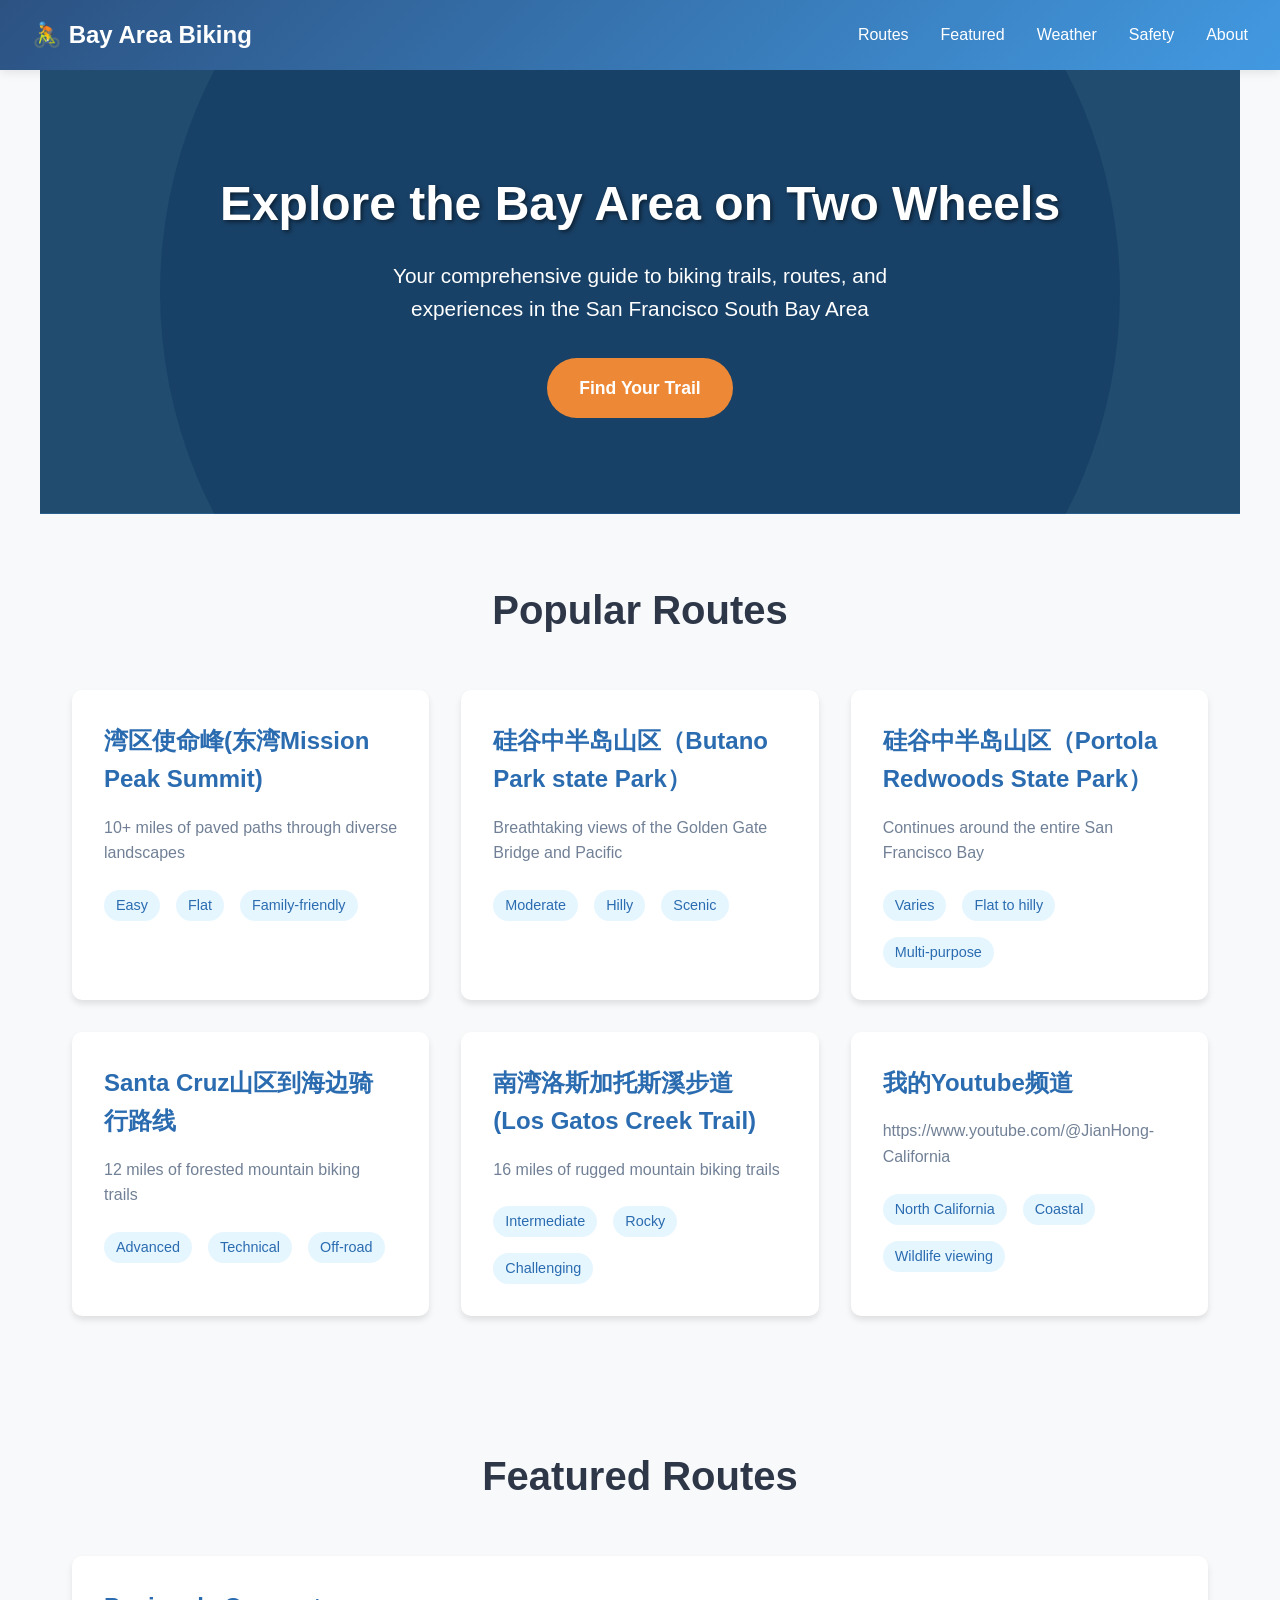
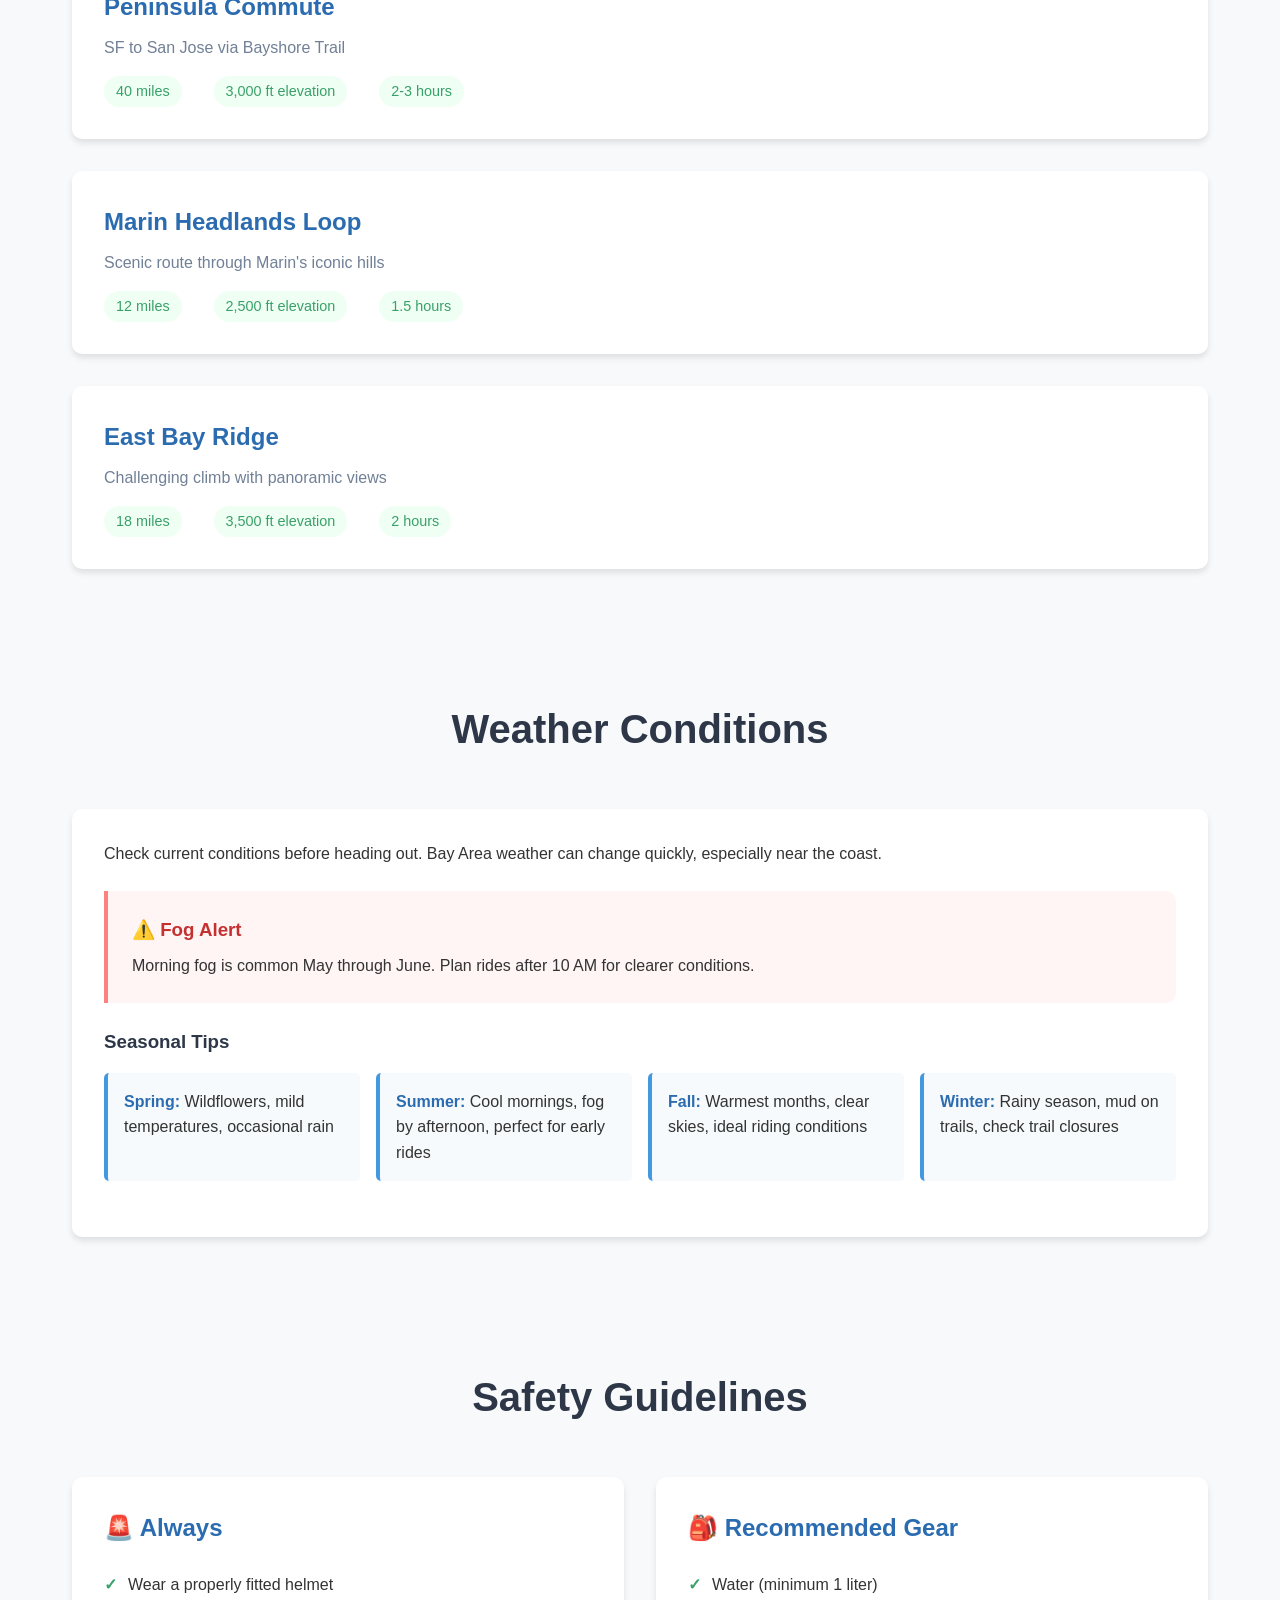
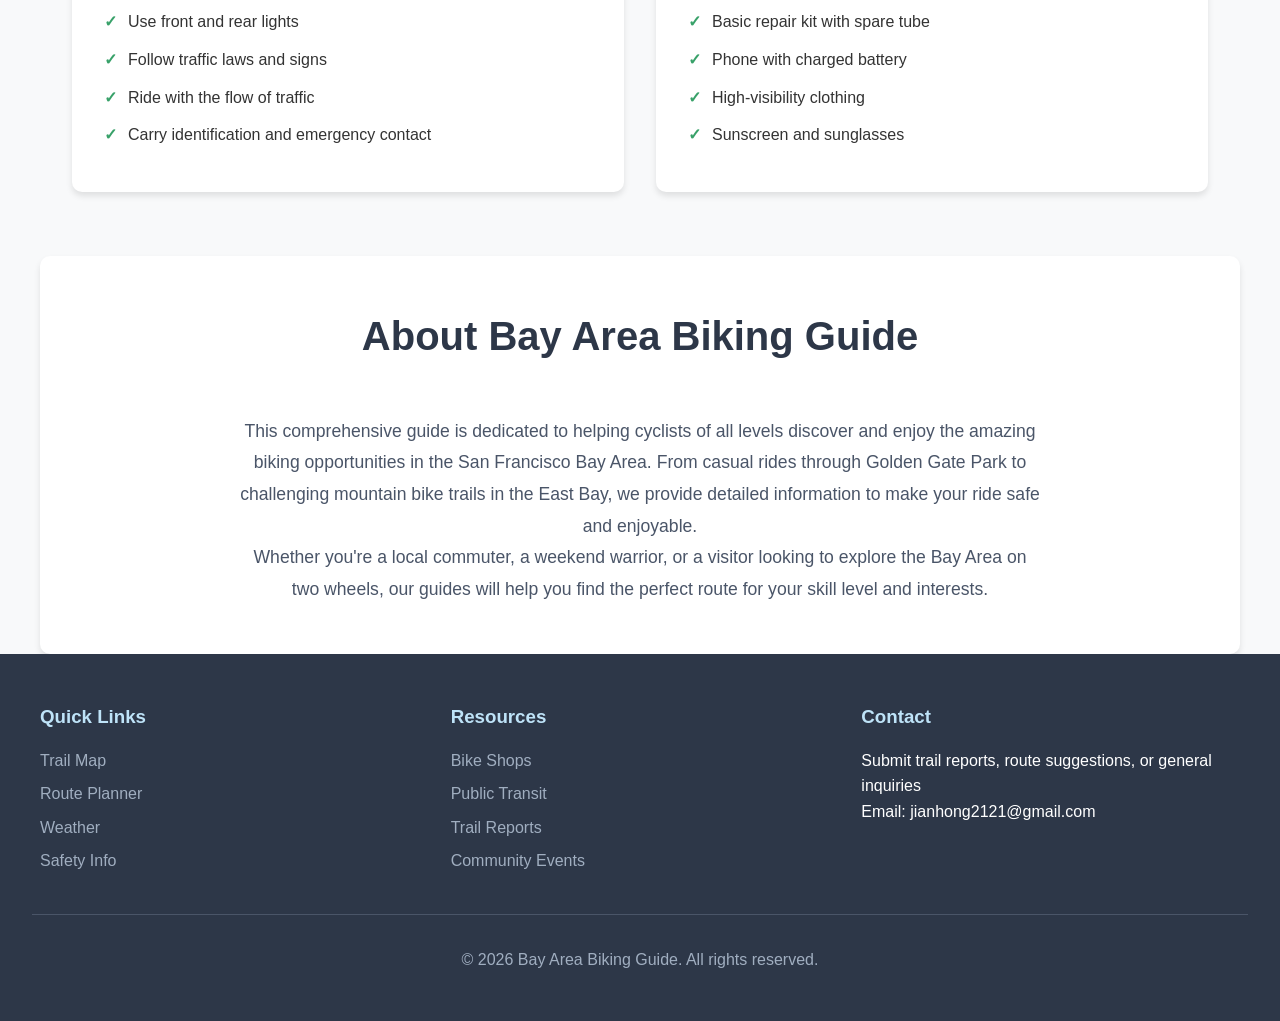
==== index.html @ 6b351f02 "Initial commit: Bay Area Biking website" ====
<!DOCTYPE html>
<html lang="en">
<head>
    <meta charset="UTF-8">
    <meta name="viewport" content="width=device-width, initial-scale=1.0">
    <title>Bay Area Biking Guide</title>
    <link rel="stylesheet" href="css/style.css">
</head>
<body>
    <header>
        <nav>
            <div class="logo">🚴 Bay Area Biking</div>
            <ul class="nav-links">
                <li><a href="#trails">Routes</a></li>
                <li><a href="#routes">Featured</a></li>
                <li><a href="#weather">Weather</a></li>
                <li><a href="#safety">Safety</a></li>
                <li><a href="#about">About</a></li>
            </ul>
        </nav>
    </header>

    <main>
        <section id="hero">
            <h1>Explore the Bay Area on Two Wheels</h1>
            <p>Your comprehensive guide to biking trails, routes, and experiences in the San Francisco South Bay Area</p>
            <a href="#trails" class="cta-button">Find Your Trail</a>
        </section>

        <section id="trails">
            <h2>Popular Routes</h2>
            <div class="trail-grid">
                <div class="trail-card">
                    <h3>湾区使命峰(东湾Mission Peak Summit)</h3>
                    <p>10+ miles of paved paths through diverse landscapes</p>
                    <div class="trail-info">
                        <span>Easy</span>
                        <span>Flat</span>
                        <span>Family-friendly</span>
                    </div>
                </div>
                <div class="trail-card">
                    <h3>硅谷中半岛山区（Butano Park state Park）</h3>
                    <p>Breathtaking views of the Golden Gate Bridge and Pacific</p>
                    <div class="trail-info">
                        <span>Moderate</span>
                        <span>Hilly</span>
                        <span>Scenic</span>
                    </div>
                </div>
                <div class="trail-card">
                    <h3>硅谷中半岛山区（Portola Redwoods State Park）</h3>
                    <p>Continues around the entire San Francisco Bay</p>
                    <div class="trail-info">
                        <span>Varies</span>
                        <span>Flat to hilly</span>
                        <span>Multi-purpose</span>
                    </div>
                </div>
                <div class="trail-card">
                    <h3>Santa Cruz山区到海边骑行路线</h3>
                    <p>12 miles of forested mountain biking trails</p>
                    <div class="trail-info">
                        <span>Advanced</span>
                        <span>Technical</span>
                        <span>Off-road</span>
                    </div>
                </div>
                <div class="trail-card">
                    <h3>南湾洛斯加托斯溪步道 (Los Gatos Creek Trail)</h3>
                    <p>16 miles of rugged mountain biking trails</p>
                    <div class="trail-info">
                        <span>Intermediate</span>
                        <span>Rocky</span>
                        <span>Challenging</span>
                    </div>
                </div>
                <div class="trail-card">
                    <h3>我的Youtube频道</h3>
                    <p>https://www.youtube.com/@JianHong-California</p>
                    <div class="trail-info">
                        <span>North California</span>
                        <span>Coastal</span>
                        <span>Wildlife viewing</span>
                    </div>
                </div>
            </div>
        </section>

        <section id="routes">
            <h2>Featured Routes</h2>
            <div class="route-list">
                <div class="route-item">
                    <h3>Peninsula Commute</h3>
                    <p>SF to San Jose via Bayshore Trail</p>
                    <div class="route-details">
                        <span>40 miles</span>
                        <span>3,000 ft elevation</span>
                        <span>2-3 hours</span>
                    </div>
                </div>
                <div class="route-item">
                    <h3>Marin Headlands Loop</h3>
                    <p>Scenic route through Marin's iconic hills</p>
                    <div class="route-details">
                        <span>12 miles</span>
                        <span>2,500 ft elevation</span>
                        <span>1.5 hours</span>
                    </div>
                </div>
                <div class="route-item">
                    <h3>East Bay Ridge</h3>
                    <p>Challenging climb with panoramic views</p>
                    <div class="route-details">
                        <span>18 miles</span>
                        <span>3,500 ft elevation</span>
                        <span>2 hours</span>
                    </div>
                </div>
            </div>
        </section>

        <section id="weather">
            <h2>Weather Conditions</h2>
            <div class="weather-section">
                <p>Check current conditions before heading out. Bay Area weather can change quickly, especially near the coast.</p>
                <div class="weather-warning">
                    <h3>⚠️ Fog Alert</h3>
                    <p>Morning fog is common May through June. Plan rides after 10 AM for clearer conditions.</p>
                </div>
                <div class="weather-tips">
                    <h3>Seasonal Tips</h3>
                    <ul>
                        <li><strong>Spring:</strong> Wildflowers, mild temperatures, occasional rain</li>
                        <li><strong>Summer:</strong> Cool mornings, fog by afternoon, perfect for early rides</li>
                        <li><strong>Fall:</strong> Warmest months, clear skies, ideal riding conditions</li>
                        <li><strong>Winter:</strong> Rainy season, mud on trails, check trail closures</li>
                    </ul>
                </div>
            </div>
        </section>

        <section id="safety">
            <h2>Safety Guidelines</h2>
            <div class="safety-content">
                <div class="safety-item">
                    <h3>🚨 Always</h3>
                    <ul>
                        <li>Wear a properly fitted helmet</li>
                        <li>Use front and rear lights</li>
                        <li>Follow traffic laws and signs</li>
                        <li>Ride with the flow of traffic</li>
                        <li>Carry identification and emergency contact</li>
                    </ul>
                </div>
                <div class="safety-item">
                    <h3>🎒 Recommended Gear</h3>
                    <ul>
                        <li>Water (minimum 1 liter)</li>
                        <li>Basic repair kit with spare tube</li>
                        <li>Phone with charged battery</li>
                        <li>High-visibility clothing</li>
                        <li>Sunscreen and sunglasses</li>
                    </ul>
                </div>
            </div>
        </section>

        <section id="about">
            <h2>About Bay Area Biking Guide</h2>
            <p>This comprehensive guide is dedicated to helping cyclists of all levels discover and enjoy the amazing biking opportunities in the San Francisco Bay Area. From casual rides through Golden Gate Park to challenging mountain bike trails in the East Bay, we provide detailed information to make your ride safe and enjoyable.</p>
            <p>Whether you're a local commuter, a weekend warrior, or a visitor looking to explore the Bay Area on two wheels, our guides will help you find the perfect route for your skill level and interests.</p>
        </section>
    </main>

    <footer>
        <div class="footer-content">
            <div class="footer-section">
                <h3>Quick Links</h3>
                <ul>
                    <li><a href="#trails">Trail Map</a></li>
                    <li><a href="#routes">Route Planner</a></li>
                    <li><a href="#weather">Weather</a></li>
                    <li><a href="#safety">Safety Info</a></li>
                </ul>
            </div>
            <div class="footer-section">
                <h3>Resources</h3>
                <ul>
                    <li><a href="#">Bike Shops</a></li>
                    <li><a href="#">Public Transit</a></li>
                    <li><a href="#">Trail Reports</a></li>
                    <li><a href="#">Community Events</a></li>
                </ul>
            </div>
            <div class="footer-section">
                <h3>Contact</h3>
                <p>Submit trail reports, route suggestions, or general inquiries</p>
                <p>Email: jianhong2121@gmail.com</p>
            </div>
        </div>
        <div class="copyright">
            <p>&copy; 2026 Bay Area Biking Guide. All rights reserved.</p>
        </div>
    </footer>

    <script src="js/main.js"></script>
</body>
</html>
---- css/style.css ----
/* Reset and base styles */
* {
    margin: 0;
    padding: 0;
    box-sizing: border-box;
}

body {
    font-family: 'Segoe UI', Tahoma, Geneva, Verdana, sans-serif;
    line-height: 1.6;
    color: #333;
    background-color: #f8f9fa;
}

/* Navigation */
nav {
    background: linear-gradient(135deg, #2c5282, #4299e1);
    padding: 1rem 2rem;
    display: flex;
    justify-content: space-between;
    align-items: center;
    box-shadow: 0 2px 10px rgba(0,0,0,0.1);
}

.logo {
    font-size: 1.5rem;
    font-weight: bold;
    color: white;
}

.nav-links {
    display: flex;
    list-style: none;
    gap: 2rem;
}

.nav-links a {
    color: white;
    text-decoration: none;
    font-weight: 500;
    transition: color 0.3s ease;
}

.nav-links a:hover {
    color: #bee3f8;
}

/* Hero Section */
#hero {
    background: linear-gradient(rgba(0,0,0,0.5), rgba(0,0,0,0.5)), url('data:image/svg+xml,<svg xmlns="http://www.w3.org/2000/svg" viewBox="0 0 100 100"><rect width="100" height="100" fill="%234299e1"/><circle cx="50" cy="50" r="40" fill="%233182ce"/></svg>');
    background-size: cover;
    background-position: center;
    color: white;
    text-align: center;
    padding: 6rem 2rem;
}

#hero h1 {
    font-size: 3rem;
    margin-bottom: 1rem;
    text-shadow: 2px 2px 4px rgba(0,0,0,0.5);
}

#hero p {
    font-size: 1.3rem;
    margin-bottom: 2rem;
    max-width: 600px;
    margin-left: auto;
    margin-right: auto;
}

.cta-button {
    display: inline-block;
    background: #ed8936;
    color: white;
    padding: 1rem 2rem;
    border-radius: 50px;
    text-decoration: none;
    font-weight: bold;
    font-size: 1.1rem;
    transition: transform 0.3s ease, box-shadow 0.3s ease;
}

.cta-button:hover {
    transform: translateY(-3px);
    box-shadow: 0 10px 20px rgba(0,0,0,0.2);
}

/* Section styling */
section {
    padding: 4rem 2rem;
    max-width: 1200px;
    margin: 0 auto;
}

h2 {
    font-size: 2.5rem;
    text-align: center;
    margin-bottom: 3rem;
    color: #2d3748;
}

/* Trail Cards */
.trail-grid {
    display: grid;
    grid-template-columns: repeat(auto-fit, minmax(300px, 1fr));
    gap: 2rem;
}

.trail-card {
    background: white;
    border-radius: 10px;
    padding: 2rem;
    box-shadow: 0 4px 6px rgba(0,0,0,0.1);
    transition: transform 0.3s ease, box-shadow 0.3s ease;
}

.trail-card:hover {
    transform: translateY(-5px);
    box-shadow: 0 10px 20px rgba(0,0,0,0.15);
}

.trail-card h3 {
    font-size: 1.5rem;
    margin-bottom: 1rem;
    color: #2b6cb0;
}

.trail-card p {
    margin-bottom: 1.5rem;
    color: #718096;
}

.trail-info {
    display: flex;
    gap: 1rem;
    flex-wrap: wrap;
}

.trail-info span {
    background: #e6f6ff;
    color: #2b6cb0;
    padding: 0.25rem 0.75rem;
    border-radius: 20px;
    font-size: 0.9rem;
    font-weight: 500;
}

/* Route List */
.route-list {
    display: flex;
    flex-direction: column;
    gap: 2rem;
}

.route-item {
    background: white;
    border-radius: 10px;
    padding: 2rem;
    box-shadow: 0 4px 6px rgba(0,0,0,0.1);
}

.route-item h3 {
    font-size: 1.5rem;
    margin-bottom: 0.5rem;
    color: #2b6cb0;
}

.route-item p {
    color: #718096;
    margin-bottom: 1rem;
}

.route-details {
    display: flex;
    gap: 2rem;
    flex-wrap: wrap;
}

.route-details span {
    background: #f0fff4;
    color: #38a169;
    padding: 0.25rem 0.75rem;
    border-radius: 20px;
    font-size: 0.9rem;
    font-weight: 500;
}

/* Weather Section */
.weather-section {
    background: white;
    border-radius: 10px;
    padding: 2rem;
    box-shadow: 0 4px 6px rgba(0,0,0,0.1);
}

.weather-warning {
    background: #fff5f5;
    border-left: 4px solid #fc8181;
    padding: 1.5rem;
    margin: 1.5rem 0;
    border-radius: 0 10px 10px 0;
}

.weather-warning h3 {
    color: #c53030;
    margin-bottom: 0.5rem;
}

.weather-tips {
    margin: 1.5rem 0;
}

.weather-tips h3 {
    margin-bottom: 1rem;
    color: #2d3748;
}

.weather-tips ul {
    list-style: none;
    display: grid;
    grid-template-columns: repeat(auto-fit, minmax(250px, 1fr));
    gap: 1rem;
}

.weather-tips li {
    background: #f7fafc;
    padding: 1rem;
    border-radius: 5px;
    border-left: 4px solid #4299e1;
}

.weather-tips strong {
    color: #2b6cb0;
}

/* Safety Section */
.safety-content {
    display: grid;
    grid-template-columns: repeat(auto-fit, minmax(300px, 1fr));
    gap: 2rem;
}

.safety-item {
    background: white;
    border-radius: 10px;
    padding: 2rem;
    box-shadow: 0 4px 6px rgba(0,0,0,0.1);
}

.safety-item h3 {
    font-size: 1.5rem;
    margin-bottom: 1.5rem;
    color: #2b6cb0;
}

.safety-item ul {
    list-style: none;
}

.safety-item li {
    margin-bottom: 0.75rem;
    padding-left: 1.5rem;
    position: relative;
}

.safety-item li:before {
    content: "✓";
    position: absolute;
    left: 0;
    color: #38a169;
    font-weight: bold;
}

/* About Section */
#about {
    text-align: center;
    background: white;
    border-radius: 10px;
    padding: 3rem 2rem;
    box-shadow: 0 4px 6px rgba(0,0,0,0.1);
}

#about p {
    max-width: 800px;
    margin: 0 auto;
    font-size: 1.1rem;
    color: #4a5568;
    line-height: 1.8;
}

/* Footer */
footer {
    background: #2d3748;
    color: white;
    padding: 3rem 2rem 1rem;
}

.footer-content {
    display: grid;
    grid-template-columns: repeat(auto-fit, minmax(250px, 1fr));
    gap: 2rem;
    max-width: 1200px;
    margin: 0 auto;
}

.footer-section h3 {
    margin-bottom: 1rem;
    color: #bee3f8;
}

.footer-section ul {
    list-style: none;
}

.footer-section li {
    margin-bottom: 0.5rem;
}

.footer-section a {
    color: #a0aec0;
    text-decoration: none;
    transition: color 0.3s ease;
}

.footer-section a:hover {
    color: white;
}

.copyright {
    text-align: center;
    padding: 2rem 0;
    border-top: 1px solid #4a5568;
    margin-top: 2rem;
    color: #a0aec0;
}

/* Responsive Design */
@media (max-width: 768px) {
    nav {
        flex-direction: column;
        gap: 1rem;
    }
    
    .nav-links {
        gap: 1rem;
        flex-wrap: wrap;
        justify-content: center;
    }
    
    #hero {
        padding: 4rem 1rem;
    }
    
    #hero h1 {
        font-size: 2rem;
    }
    
    #hero p {
        font-size: 1.1rem;
    }
    
    section {
        padding: 2rem 1rem;
    }
    
    h2 {
        font-size: 2rem;
    }
    
    .trail-grid,
    .safety-content {
        grid-template-columns: 1fr;
    }
    
    .route-details {
        gap: 1rem;
    }
}
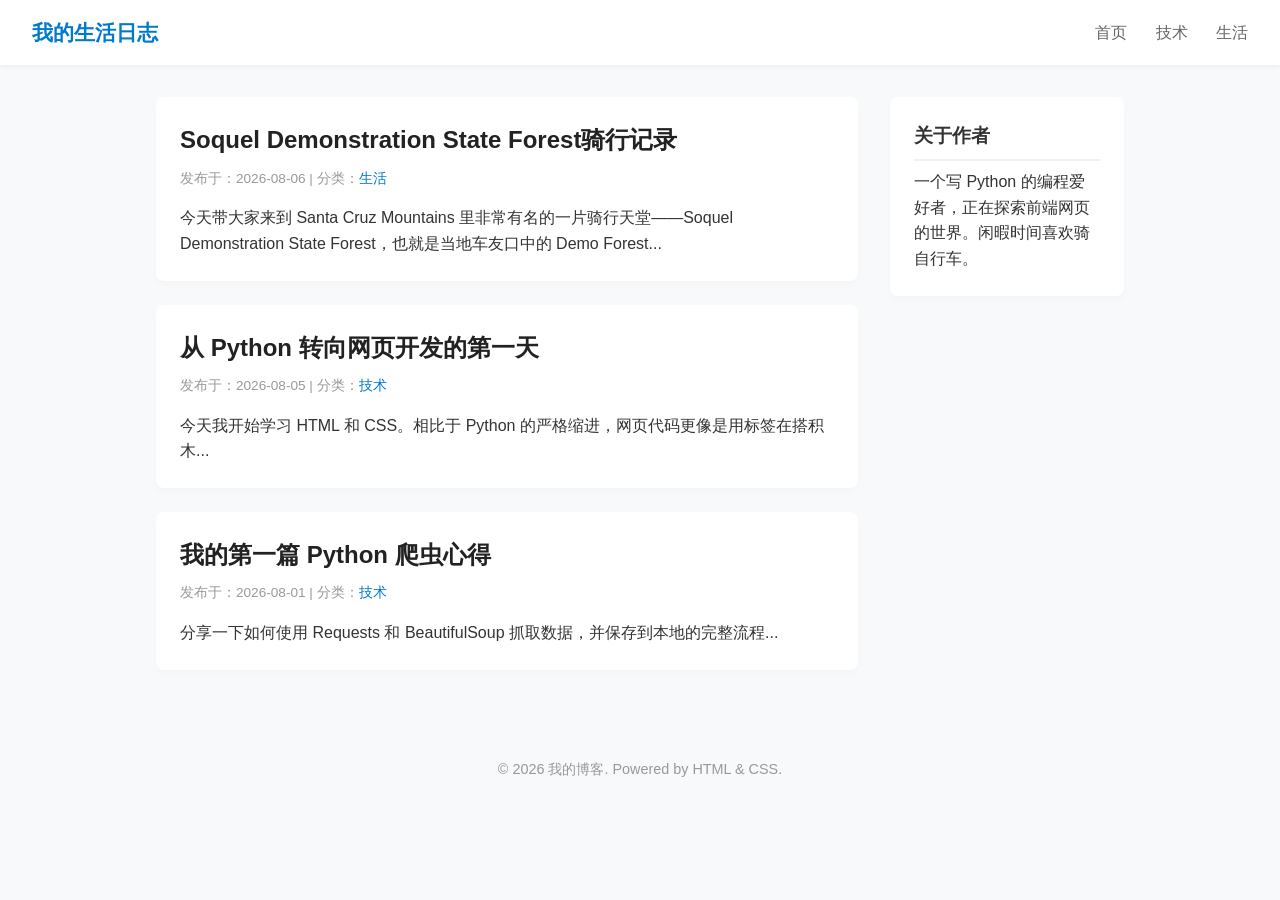
==== commit ca77043f: "Initial website" ====
--- a/index.html
+++ b/index.html
@@ -1,209 +1,60 @@
 <!DOCTYPE html>
-<html lang="en">
+<html lang="zh-CN">
 <head>
     <meta charset="UTF-8">
     <meta name="viewport" content="width=device-width, initial-scale=1.0">
-    <title>Bay Area Biking Guide</title>
-    <link rel="stylesheet" href="css/style.css">
+    <title>我的个人博客</title>
+    <!-- 引入外部样式表 -->
+    <link rel="stylesheet" href="style.css">
 </head>
 <body>
+
+    <!-- 头部导航 -->
     <header>
+        <div class="logo">我的生活日志</div>
         <nav>
-            <div class="logo">🚴 Bay Area Biking</div>
-            <ul class="nav-links">
-                <li><a href="#trails">Routes</a></li>
-                <li><a href="#routes">Featured</a></li>
-                <li><a href="#weather">Weather</a></li>
-                <li><a href="#safety">Safety</a></li>
-                <li><a href="#about">About</a></li>
-            </ul>
+            <a href="#">首页</a>
+            <a href="All-techs.html">技术</a>
+            <a href="All-rides.html">生活</a>
         </nav>
     </header>
 
-    <main>
-        <section id="hero">
-            <h1>Explore the Bay Area on Two Wheels</h1>
-            <p>Your comprehensive guide to biking trails, routes, and experiences in the San Francisco South Bay Area</p>
-            <a href="#trails" class="cta-button">Find Your Trail</a>
-        </section>
+    <!-- 主体内容区 -->
+    <div class="container">
+        <!-- 文章列表 -->
+        <main class="post-list">
+            <article class="post-card">
+                <h2><a href="article-ride.html">Soquel Demonstration State Forest骑行记录</a></h2>
+                <div class="post-meta">发布于：2026-08-06 | 分类：<a href="article-ride.html" style="color: #007acc; text-decoration: none;">生活</a></div>
+                <p>今天带大家来到 Santa Cruz Mountains 里非常有名的一片骑行天堂——Soquel Demonstration State Forest，也就是当地车友口中的 Demo Forest...</p>
+            </article>
+            
+            <article class="post-card">
+                <h2><a href="article-web.html">从 Python 转向网页开发的第一天</a></h2>
+                <div class="post-meta">发布于：2026-08-05 | 分类：<a href="article-web.html" style="color: #007acc; text-decoration: none;">技术</a></div>
+                <p>今天我开始学习 HTML 和 CSS。相比于 Python 的严格缩进，网页代码更像是用标签在搭积木...</p>
+            </article>
 
-        <section id="trails">
-            <h2>Popular Routes</h2>
-            <div class="trail-grid">
-                <div class="trail-card">
-                    <h3>湾区使命峰(东湾Mission Peak Summit)</h3>
-                    <p>10+ miles of paved paths through diverse landscapes</p>
-                    <div class="trail-info">
-                        <span>Easy</span>
-                        <span>Flat</span>
-                        <span>Family-friendly</span>
-                    </div>
-                </div>
-                <div class="trail-card">
-                    <h3>硅谷中半岛山区（Butano Park state Park）</h3>
-                    <p>Breathtaking views of the Golden Gate Bridge and Pacific</p>
-                    <div class="trail-info">
-                        <span>Moderate</span>
-                        <span>Hilly</span>
-                        <span>Scenic</span>
-                    </div>
-                </div>
-                <div class="trail-card">
-                    <h3>硅谷中半岛山区（Portola Redwoods State Park）</h3>
-                    <p>Continues around the entire San Francisco Bay</p>
-                    <div class="trail-info">
-                        <span>Varies</span>
-                        <span>Flat to hilly</span>
-                        <span>Multi-purpose</span>
-                    </div>
-                </div>
-                <div class="trail-card">
-                    <h3>Santa Cruz山区到海边骑行路线</h3>
-                    <p>12 miles of forested mountain biking trails</p>
-                    <div class="trail-info">
-                        <span>Advanced</span>
-                        <span>Technical</span>
-                        <span>Off-road</span>
-                    </div>
-                </div>
-                <div class="trail-card">
-                    <h3>南湾洛斯加托斯溪步道 (Los Gatos Creek Trail)</h3>
-                    <p>16 miles of rugged mountain biking trails</p>
-                    <div class="trail-info">
-                        <span>Intermediate</span>
-                        <span>Rocky</span>
-                        <span>Challenging</span>
-                    </div>
-                </div>
-                <div class="trail-card">
-                    <h3>我的Youtube频道</h3>
-                    <p>https://www.youtube.com/@JianHong-California</p>
-                    <div class="trail-info">
-                        <span>North California</span>
-                        <span>Coastal</span>
-                        <span>Wildlife viewing</span>
-                    </div>
-                </div>
+            <article class="post-card">
+                <h2><a href="article-python.html">我的第一篇 Python 爬虫心得</a></h2>
+                <div class="post-meta">发布于：2026-08-01 | 分类：<a href="article-python.html" style="color: #007acc; text-decoration: none;">技术</a></div>
+                <p>分享一下如何使用 Requests 和 BeautifulSoup 抓取数据，并保存到本地的完整流程...</p>
+            </article>
+        </main>
+
+        <!-- 侧边栏 -->
+        <aside class="sidebar">
+            <div class="widget">
+                <h3>关于作者</h3>
+                <p>一个写 Python 的编程爱好者，正在探索前端网页的世界。闲暇时间喜欢骑自行车。</p>
             </div>
-        </section>
+        </aside>
+    </div>
 
-        <section id="routes">
-            <h2>Featured Routes</h2>
-            <div class="route-list">
-                <div class="route-item">
-                    <h3>Peninsula Commute</h3>
-                    <p>SF to San Jose via Bayshore Trail</p>
-                    <div class="route-details">
-                        <span>40 miles</span>
-                        <span>3,000 ft elevation</span>
-                        <span>2-3 hours</span>
-                    </div>
-                </div>
-                <div class="route-item">
-                    <h3>Marin Headlands Loop</h3>
-                    <p>Scenic route through Marin's iconic hills</p>
-                    <div class="route-details">
-                        <span>12 miles</span>
-                        <span>2,500 ft elevation</span>
-                        <span>1.5 hours</span>
-                    </div>
-                </div>
-                <div class="route-item">
-                    <h3>East Bay Ridge</h3>
-                    <p>Challenging climb with panoramic views</p>
-                    <div class="route-details">
-                        <span>18 miles</span>
-                        <span>3,500 ft elevation</span>
-                        <span>2 hours</span>
-                    </div>
-                </div>
-            </div>
-        </section>
-
-        <section id="weather">
-            <h2>Weather Conditions</h2>
-            <div class="weather-section">
-                <p>Check current conditions before heading out. Bay Area weather can change quickly, especially near the coast.</p>
-                <div class="weather-warning">
-                    <h3>⚠️ Fog Alert</h3>
-                    <p>Morning fog is common May through June. Plan rides after 10 AM for clearer conditions.</p>
-                </div>
-                <div class="weather-tips">
-                    <h3>Seasonal Tips</h3>
-                    <ul>
-                        <li><strong>Spring:</strong> Wildflowers, mild temperatures, occasional rain</li>
-                        <li><strong>Summer:</strong> Cool mornings, fog by afternoon, perfect for early rides</li>
-                        <li><strong>Fall:</strong> Warmest months, clear skies, ideal riding conditions</li>
-                        <li><strong>Winter:</strong> Rainy season, mud on trails, check trail closures</li>
-                    </ul>
-                </div>
-            </div>
-        </section>
-
-        <section id="safety">
-            <h2>Safety Guidelines</h2>
-            <div class="safety-content">
-                <div class="safety-item">
-                    <h3>🚨 Always</h3>
-                    <ul>
-                        <li>Wear a properly fitted helmet</li>
-                        <li>Use front and rear lights</li>
-                        <li>Follow traffic laws and signs</li>
-                        <li>Ride with the flow of traffic</li>
-                        <li>Carry identification and emergency contact</li>
-                    </ul>
-                </div>
-                <div class="safety-item">
-                    <h3>🎒 Recommended Gear</h3>
-                    <ul>
-                        <li>Water (minimum 1 liter)</li>
-                        <li>Basic repair kit with spare tube</li>
-                        <li>Phone with charged battery</li>
-                        <li>High-visibility clothing</li>
-                        <li>Sunscreen and sunglasses</li>
-                    </ul>
-                </div>
-            </div>
-        </section>
-
-        <section id="about">
-            <h2>About Bay Area Biking Guide</h2>
-            <p>This comprehensive guide is dedicated to helping cyclists of all levels discover and enjoy the amazing biking opportunities in the San Francisco Bay Area. From casual rides through Golden Gate Park to challenging mountain bike trails in the East Bay, we provide detailed information to make your ride safe and enjoyable.</p>
-            <p>Whether you're a local commuter, a weekend warrior, or a visitor looking to explore the Bay Area on two wheels, our guides will help you find the perfect route for your skill level and interests.</p>
-        </section>
-    </main>
-
+    <!-- 页脚 -->
     <footer>
-        <div class="footer-content">
-            <div class="footer-section">
-                <h3>Quick Links</h3>
-                <ul>
-                    <li><a href="#trails">Trail Map</a></li>
-                    <li><a href="#routes">Route Planner</a></li>
-                    <li><a href="#weather">Weather</a></li>
-                    <li><a href="#safety">Safety Info</a></li>
-                </ul>
-            </div>
-            <div class="footer-section">
-                <h3>Resources</h3>
-                <ul>
-                    <li><a href="#">Bike Shops</a></li>
-                    <li><a href="#">Public Transit</a></li>
-                    <li><a href="#">Trail Reports</a></li>
-                    <li><a href="#">Community Events</a></li>
-                </ul>
-            </div>
-            <div class="footer-section">
-                <h3>Contact</h3>
-                <p>Submit trail reports, route suggestions, or general inquiries</p>
-                <p>Email: jianhong2121@gmail.com</p>
-            </div>
-        </div>
-        <div class="copyright">
-            <p>&copy; 2026 Bay Area Biking Guide. All rights reserved.</p>
-        </div>
+        <p>&copy; 2026 我的博客. Powered by HTML & CSS.</p>
     </footer>
 
-    <script src="js/main.js"></script>
 </body>
-</html>+</html>
--- a/style.css
+++ b/style.css
@@ -0,0 +1,107 @@
+/* 全局样式重置 */
+* {
+    margin: 0;
+    padding: 0;
+    box-sizing: border-box;
+}
+
+body {
+    font-family: -apple-system, BlinkMacSystemFont, "Segoe UI", Roboto, sans-serif;
+    line-height: 1.6;
+    color: #333;
+    background-color: #f7f9fa;
+}
+
+/* 导航栏样式 */
+header {
+    background-color: #fff;
+    padding: 1rem 2rem;
+    display: flex;
+    justify-content: space-between;
+    align-items: center;
+    box-shadow: 0 2px 4px rgba(0,0,0,0.05);
+}
+
+header .logo {
+    font-size: 1.3rem;
+    font-weight: bold;
+    color: #007acc;
+}
+
+nav a {
+    margin-left: 1.5rem;
+    text-decoration: none;
+    color: #666;
+}
+
+nav a:hover {
+    color: #007acc;
+}
+
+/* 页面布局（使用 Flexbox） */
+.container {
+    max-width: 1000px;
+    margin: 2rem auto;
+    padding: 0 1rem;
+    display: flex;
+    gap: 2rem;
+}
+
+.post-list {
+    flex: 3; /* 占 3 份宽度 */
+}
+
+.sidebar {
+    flex: 1; /* 占 1 份宽度 */
+}
+
+/* 文章卡片样式 */
+.post-card {
+    background: #fff;
+    padding: 1.5rem;
+    margin-bottom: 1.5rem;
+    border-radius: 8px;
+    box-shadow: 0 4px 6px rgba(0,0,0,0.02);
+    transition: transform 0.2s;
+}
+
+.post-card:hover {
+    transform: translateY(-3px);
+}
+
+.post-card h2 a {
+    color: #222;
+    text-decoration: none;
+}
+
+.post-card h2 a:hover {
+    color: #007acc;
+}
+
+.post-meta {
+    font-size: 0.85rem;
+    color: #999;
+    margin: 0.5rem 0 1rem 0;
+}
+
+/* 侧边栏小部件 */
+.widget {
+    background: #fff;
+    padding: 1.5rem;
+    border-radius: 8px;
+    box-shadow: 0 4px 6px rgba(0,0,0,0.02);
+}
+
+.widget h3 {
+    margin-bottom: 0.5rem;
+    border-bottom: 2px solid #f0f0f0;
+    padding-bottom: 0.5rem;
+}
+
+/* 页脚 */
+footer {
+    text-align: center;
+    padding: 2rem;
+    color: #999;
+    font-size: 0.9rem;
+}
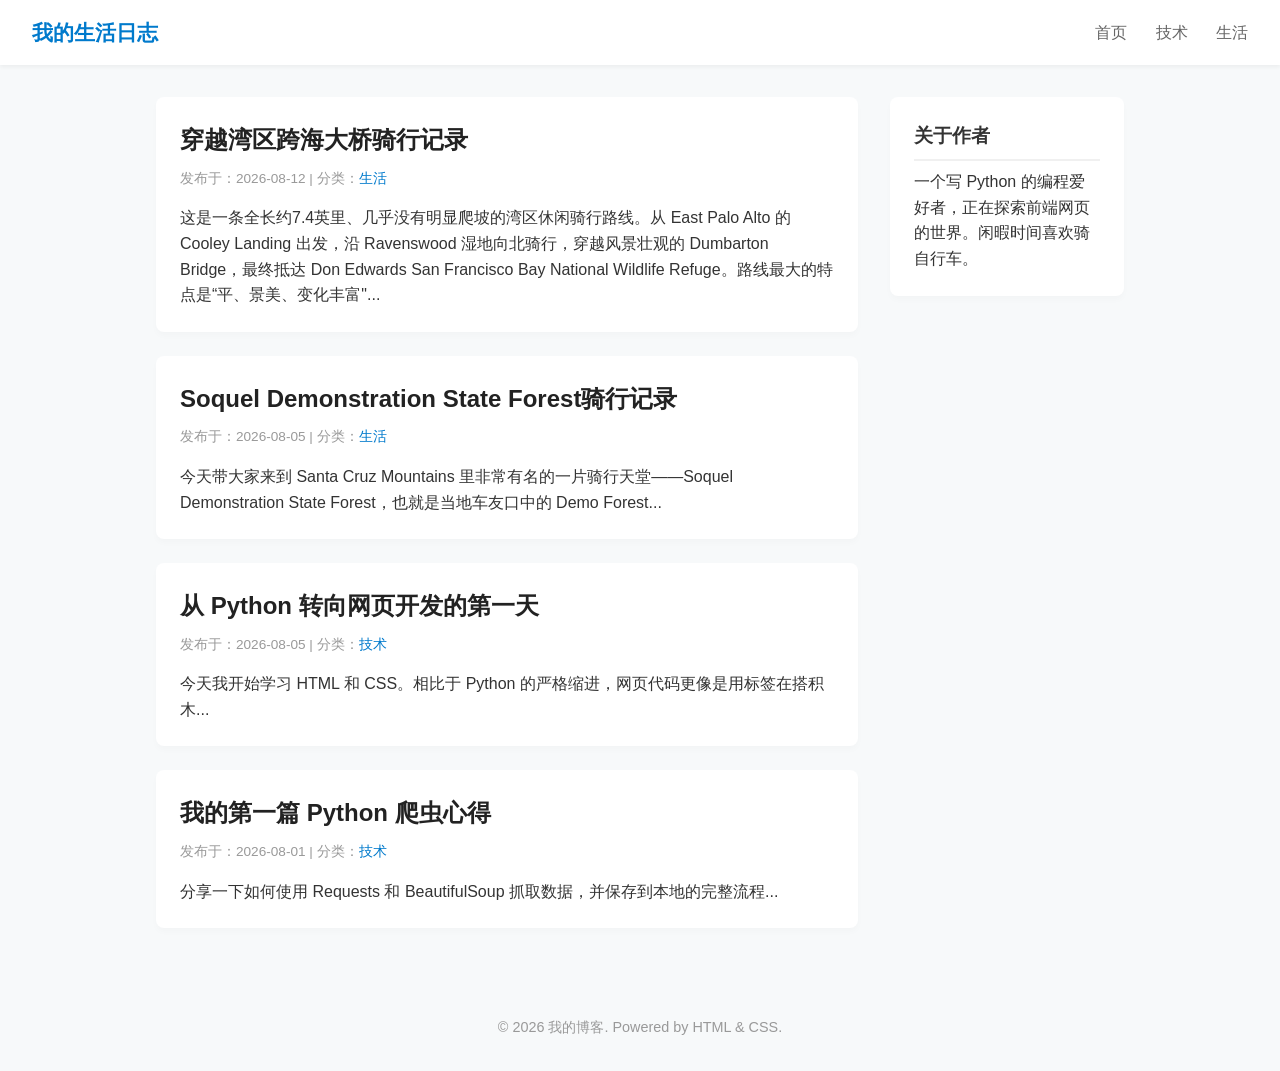
==== commit 5990a2d2: "Update: modify index, All-rides, article-ride; add Dumbarton Bridge article and image" ====
--- a/index.html
+++ b/index.html
@@ -24,8 +24,14 @@
         <!-- 文章列表 -->
         <main class="post-list">
             <article class="post-card">
+                <h2><a href="article-ride-dumbarton.html">穿越湾区跨海大桥骑行记录</a></h2>
+                <div class="post-meta">发布于：2026-08-12 | 分类：<a href="article-ride-dumbarton.html" style="color: #007acc; text-decoration: none;">生活</a></div>
+                <p>这是一条全长约7.4英里、几乎没有明显爬坡的湾区休闲骑行路线。从 East Palo Alto 的 Cooley Landing 出发，沿 Ravenswood 湿地向北骑行，穿越风景壮观的 Dumbarton Bridge，最终抵达 Don Edwards San Francisco Bay National Wildlife Refuge。路线最大的特点是“平、景美、变化丰富"...</p>
+            </article>
+            
+            <article class="post-card">
                 <h2><a href="article-ride.html">Soquel Demonstration State Forest骑行记录</a></h2>
-                <div class="post-meta">发布于：2026-08-06 | 分类：<a href="article-ride.html" style="color: #007acc; text-decoration: none;">生活</a></div>
+                <div class="post-meta">发布于：2026-08-05 | 分类：<a href="article-ride.html" style="color: #007acc; text-decoration: none;">生活</a></div>
                 <p>今天带大家来到 Santa Cruz Mountains 里非常有名的一片骑行天堂——Soquel Demonstration State Forest，也就是当地车友口中的 Demo Forest...</p>
             </article>
             
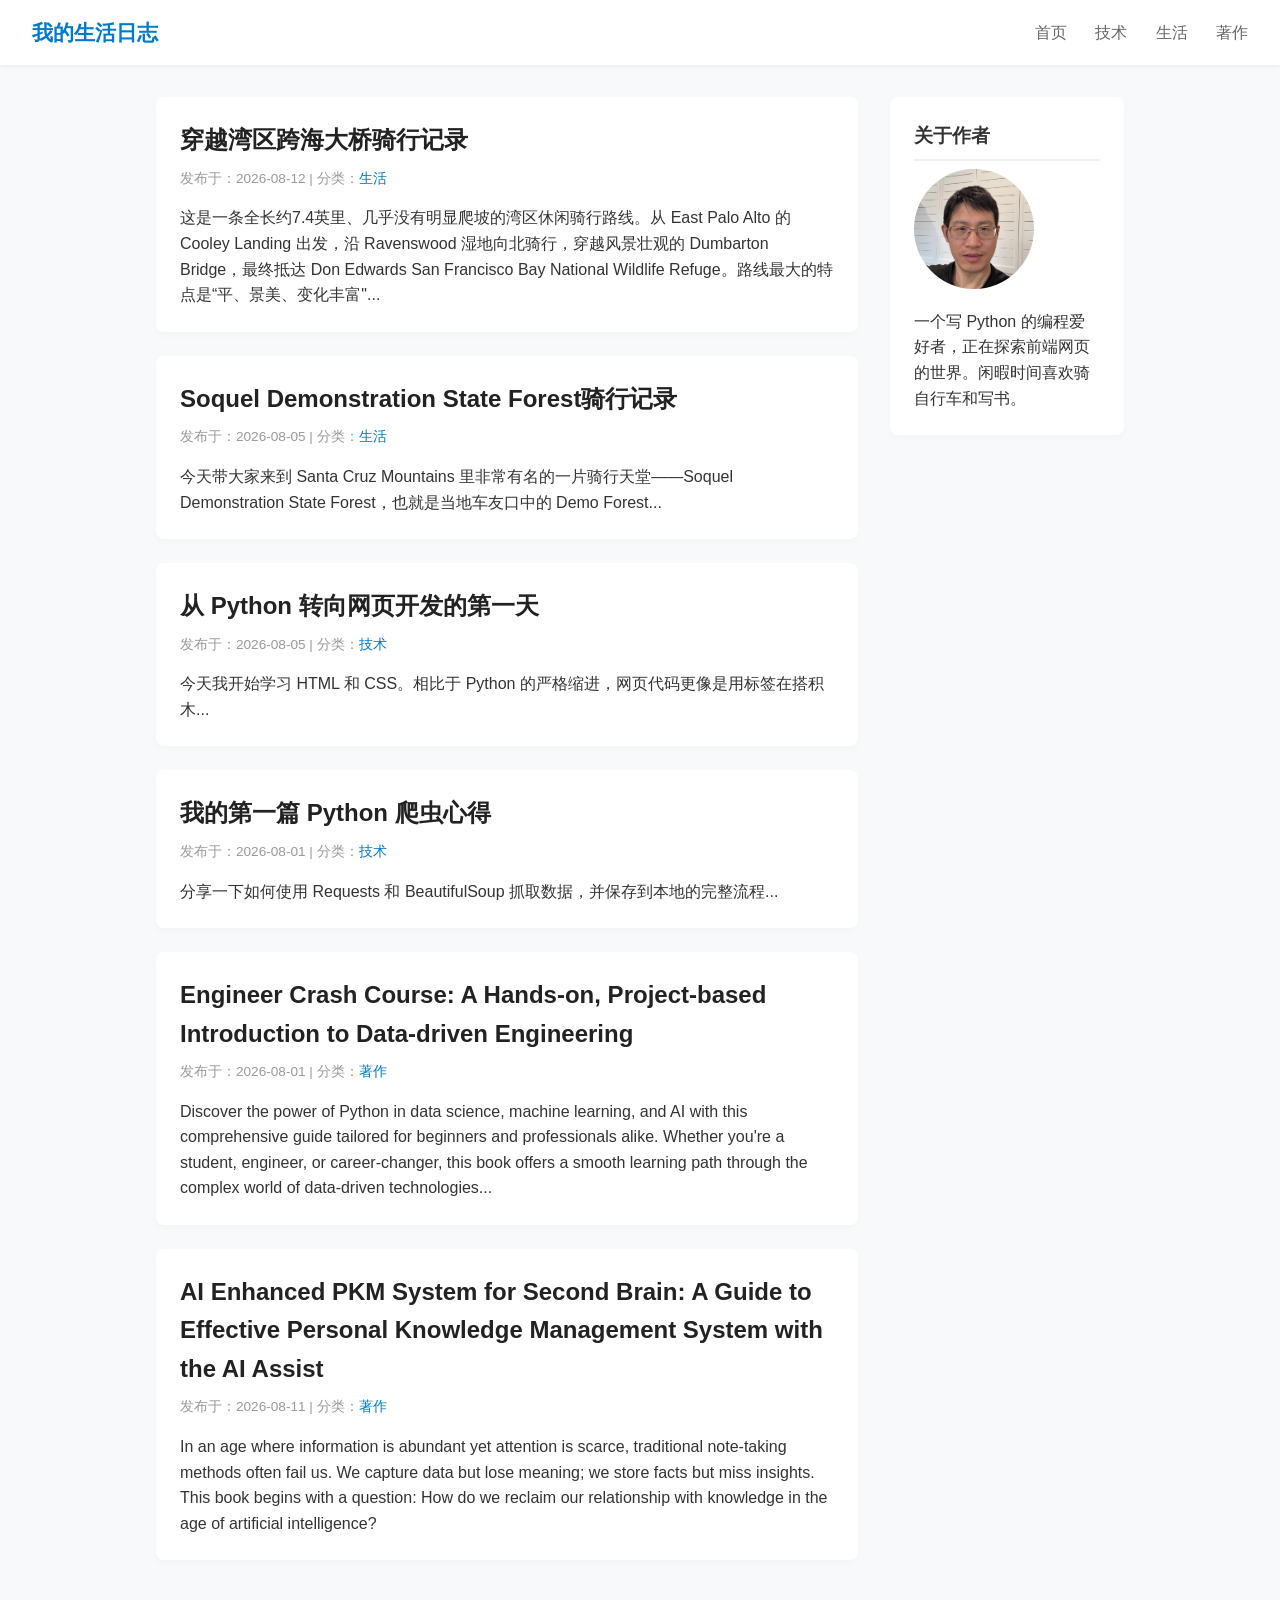
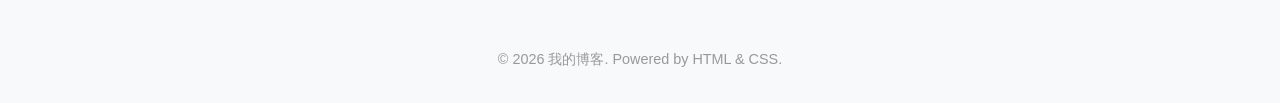
==== commit b0c00f87: "Update: sync all Vlog files to GitHub Pages" ====
--- a/index.html
+++ b/index.html
@@ -16,6 +16,7 @@
             <a href="#">首页</a>
             <a href="All-techs.html">技术</a>
             <a href="All-rides.html">生活</a>
+            <a href="All-books.html">著作</a>
         </nav>
     </header>
 
@@ -24,35 +25,52 @@
         <!-- 文章列表 -->
         <main class="post-list">
             <article class="post-card">
-                <h2><a href="article-ride-dumbarton.html">穿越湾区跨海大桥骑行记录</a></h2>
-                <div class="post-meta">发布于：2026-08-12 | 分类：<a href="article-ride-dumbarton.html" style="color: #007acc; text-decoration: none;">生活</a></div>
+                <h2><a href="articles-rides/article-ride-dumbarton.html">穿越湾区跨海大桥骑行记录</a></h2>
+                <div class="post-meta">发布于：2026-08-12 | 分类：<a href="articles-rides/article-ride-dumbarton.html" style="color: #007acc; text-decoration: none;">生活</a></div>
                 <p>这是一条全长约7.4英里、几乎没有明显爬坡的湾区休闲骑行路线。从 East Palo Alto 的 Cooley Landing 出发，沿 Ravenswood 湿地向北骑行，穿越风景壮观的 Dumbarton Bridge，最终抵达 Don Edwards San Francisco Bay National Wildlife Refuge。路线最大的特点是“平、景美、变化丰富"...</p>
             </article>
             
             <article class="post-card">
-                <h2><a href="article-ride.html">Soquel Demonstration State Forest骑行记录</a></h2>
-                <div class="post-meta">发布于：2026-08-05 | 分类：<a href="article-ride.html" style="color: #007acc; text-decoration: none;">生活</a></div>
+                <h2><a href="articles-rides/article-ride.html">Soquel Demonstration State Forest骑行记录</a></h2>
+                <div class="post-meta">发布于：2026-08-05 | 分类：<a href="articles-rides/article-ride.html" style="color: #007acc; text-decoration: none;">生活</a></div>
                 <p>今天带大家来到 Santa Cruz Mountains 里非常有名的一片骑行天堂——Soquel Demonstration State Forest，也就是当地车友口中的 Demo Forest...</p>
             </article>
             
             <article class="post-card">
-                <h2><a href="article-web.html">从 Python 转向网页开发的第一天</a></h2>
-                <div class="post-meta">发布于：2026-08-05 | 分类：<a href="article-web.html" style="color: #007acc; text-decoration: none;">技术</a></div>
+                <h2><a href="articles-techs/article-web.html">从 Python 转向网页开发的第一天</a></h2>
+                <div class="post-meta">发布于：2026-08-05 | 分类：<a href="articles-techs/article-web.html" style="color: #007acc; text-decoration: none;">技术</a></div>
                 <p>今天我开始学习 HTML 和 CSS。相比于 Python 的严格缩进，网页代码更像是用标签在搭积木...</p>
             </article>
 
             <article class="post-card">
-                <h2><a href="article-python.html">我的第一篇 Python 爬虫心得</a></h2>
-                <div class="post-meta">发布于：2026-08-01 | 分类：<a href="article-python.html" style="color: #007acc; text-decoration: none;">技术</a></div>
+                <h2><a href="articles-techs/article-python.html">我的第一篇 Python 爬虫心得</a></h2>
+                <div class="post-meta">发布于：2026-08-01 | 分类：<a href="articles-techs/article-python.html" style="color: #007acc; text-decoration: none;">技术</a></div>
                 <p>分享一下如何使用 Requests 和 BeautifulSoup 抓取数据，并保存到本地的完整流程...</p>
             </article>
+                        
+            <article class="post-card">
+                <h2><a href="#">Engineer Crash Course: A Hands-on, Project-based Introduction to Data-driven Engineering</a></h2>
+                <div class="post-meta">发布于：2026-08-01 | 分类：<a href="#" style="color: #007acc; text-decoration: none;">著作</a></div>
+                <p>Discover the power of Python in data science, machine learning, and AI with this comprehensive guide tailored for beginners and professionals alike. Whether you're a student, engineer, or career-changer, this book offers a smooth learning path through the complex world of data-driven technologies...</p>
+            </article>
+            
+            <article class="post-card">
+                <h2><a href="#">AI Enhanced PKM System for Second Brain: A Guide to Effective Personal Knowledge Management System with the AI Assist</a></h2>
+                <div class="post-meta">发布于：2026-08-11 | 分类：<a href="#" style="color: #007acc; text-decoration: none;">著作</a></div>
+                <p>In an age where information is abundant yet attention is scarce, traditional note-taking methods often fail us. We capture data but lose meaning; we store facts but miss insights. This book begins with a question: How do we reclaim our relationship with knowledge in the age of artificial intelligence?</p>
+            </article>
+
         </main>
 
         <!-- 侧边栏 -->
         <aside class="sidebar">
             <div class="widget">
                 <h3>关于作者</h3>
-                <p>一个写 Python 的编程爱好者，正在探索前端网页的世界。闲暇时间喜欢骑自行车。</p>
+
+                <!-- ADD AVATAR IMAGE HERE -->
+                <img src="images/avatar.jpg" alt="Author Profile Picture" class="sidebar-avatar">
+
+                <p>一个写 Python 的编程爱好者，正在探索前端网页的世界。闲暇时间喜欢骑自行车和写书。</p>
             </div>
         </aside>
     </div>
--- a/style.css
+++ b/style.css
@@ -55,6 +55,15 @@
     flex: 1; /* 占 1 份宽度 */
 }
 
+.sidebar-avatar {
+    width: 120px;         /* Set explicit width */
+    height: 120px;        /* Set explicit height */
+    object-fit: cover;   /* Prevents the image from stretching if aspect ratio differs */
+    border-radius: 50%;  /* Optional: makes the image round */
+    margin-bottom: 12px; /* Space between image and text */
+}
+
+
 /* 文章卡片样式 */
 .post-card {
     background: #fff;
